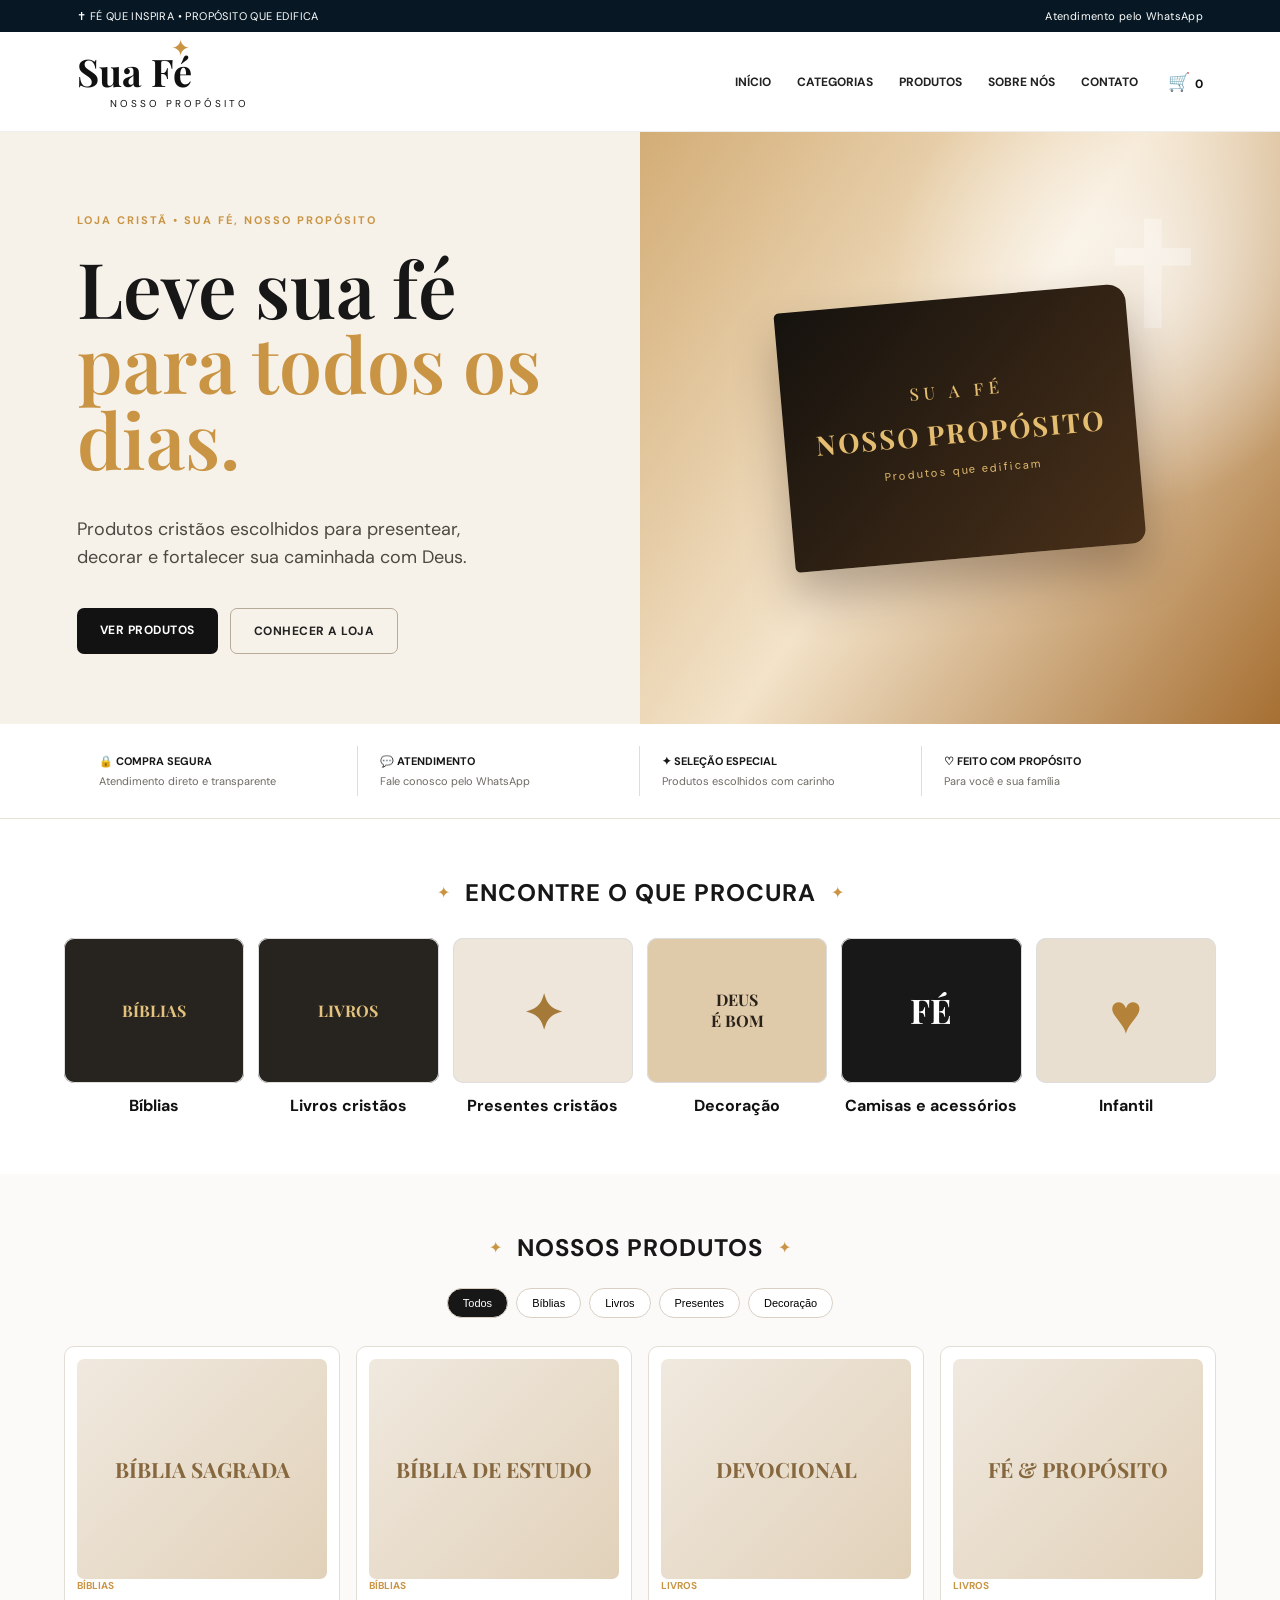
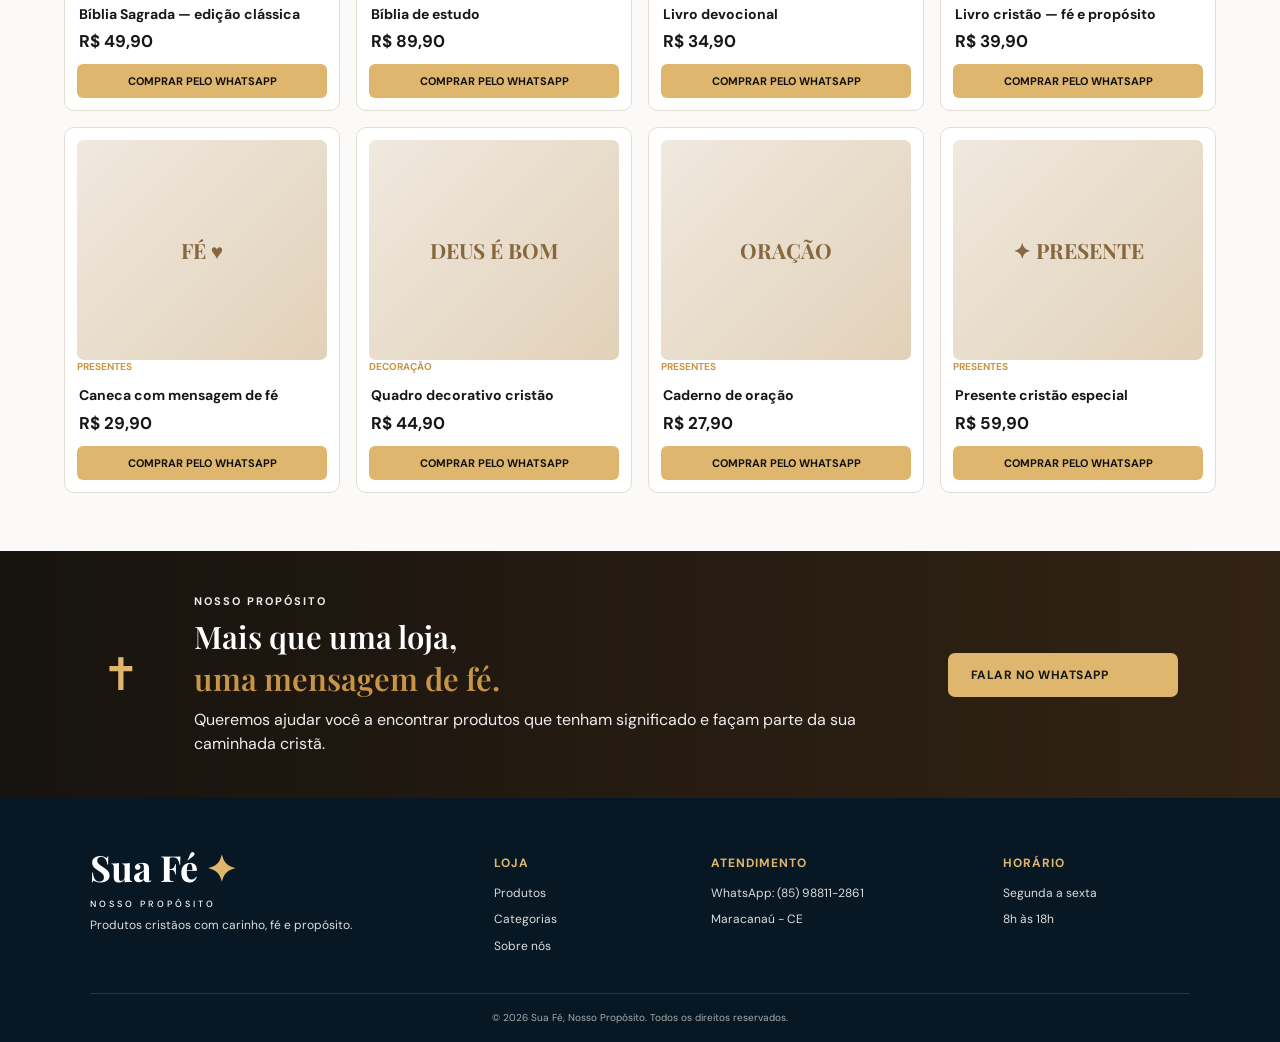
==== index.html @ afeb210d "Add files via upload" ====
<!DOCTYPE html>
<html lang="pt-BR">
<head>
  <meta charset="UTF-8">
  <meta name="viewport" content="width=device-width, initial-scale=1.0">
  <meta name="description" content="Sua Fé, Nosso Propósito — produtos cristãos que inspiram e edificam.">
  <title>Sua Fé, Nosso Propósito | Loja Cristã</title>
  <link rel="stylesheet" href="style.css">
</head>
<body>
  <div class="topbar">
    <span>✝ FÉ QUE INSPIRA • PROPÓSITO QUE EDIFICA</span>
    <span>Atendimento pelo WhatsApp</span>
  </div>

  <header class="header">
    <a class="logo" href="#inicio" aria-label="Sua Fé, Nosso Propósito">
      <span class="cross">✦</span>
      <strong>Sua Fé</strong>
      <small>Nosso Propósito</small>
    </a>

    <button class="menu-btn" id="menuBtn" aria-label="Abrir menu">☰</button>

    <nav id="nav">
      <a href="#inicio">Início</a>
      <a href="#categorias">Categorias</a>
      <a href="#produtos">Produtos</a>
      <a href="#sobre">Sobre nós</a>
      <a href="#contato">Contato</a>
    </nav>

    <a class="cart" href="#produtos" aria-label="Ver produtos">🛒 <span id="cartCount">0</span></a>
  </header>

  <main id="inicio">
    <section class="hero">
      <div class="hero-copy">
        <p class="eyebrow">LOJA CRISTÃ • SUA FÉ, NOSSO PROPÓSITO</p>
        <h1>Leve sua fé<br><em>para todos os dias.</em></h1>
        <p>Produtos cristãos escolhidos para presentear, decorar e fortalecer sua caminhada com Deus.</p>
        <div class="hero-actions">
          <a class="btn dark" href="#produtos">Ver produtos</a>
          <a class="btn outline" href="#categorias">Conhecer a loja</a>
        </div>
      </div>
      <div class="hero-art">
        <div class="cross-large">✝</div>
        <div class="hero-card">
          <span>SU A FÉ</span>
          <strong>NOSSO PROPÓSITO</strong>
          <small>Produtos que edificam</small>
        </div>
      </div>
    </section>

    <section class="benefits">
      <div><b>🔒 COMPRA SEGURA</b><span>Atendimento direto e transparente</span></div>
      <div><b>💬 ATENDIMENTO</b><span>Fale conosco pelo WhatsApp</span></div>
      <div><b>✦ SELEÇÃO ESPECIAL</b><span>Produtos escolhidos com carinho</span></div>
      <div><b>♡ FEITO COM PROPÓSITO</b><span>Para você e sua família</span></div>
    </section>

    <section id="categorias" class="section">
      <div class="section-title">
        <span>✦</span><h2>Encontre o que procura</h2><span>✦</span>
      </div>
      <div class="categories">
        <a href="#produtos" data-category="Bíblias"><div class="cat-img bible">BÍBLIAS</div><b>Bíblias</b></a>
        <a href="#produtos" data-category="Livros"><div class="cat-img books">LIVROS</div><b>Livros cristãos</b></a>
        <a href="#produtos" data-category="Presentes"><div class="cat-img gifts">✦</div><b>Presentes cristãos</b></a>
        <a href="#produtos" data-category="Decoração"><div class="cat-img decor">DEUS<br>É BOM</div><b>Decoração</b></a>
        <a href="#produtos" data-category="Acessórios"><div class="cat-img shirts">FÉ</div><b>Camisas e acessórios</b></a>
        <a href="#produtos" data-category="Infantil"><div class="cat-img kids">♥</div><b>Infantil</b></a>
      </div>
    </section>

    <section id="produtos" class="section products-section">
      <div class="section-title">
        <span>✦</span><h2>Nossos produtos</h2><span>✦</span>
      </div>

      <div class="filters" id="filters">
        <button class="filter active" data-filter="Todos">Todos</button>
        <button class="filter" data-filter="Bíblias">Bíblias</button>
        <button class="filter" data-filter="Livros">Livros</button>
        <button class="filter" data-filter="Presentes">Presentes</button>
        <button class="filter" data-filter="Decoração">Decoração</button>
      </div>

      <div id="productGrid" class="product-grid"></div>
    </section>

    <section id="sobre" class="purpose">
      <div class="purpose-icon">✝</div>
      <div>
        <p class="eyebrow">NOSSO PROPÓSITO</p>
        <h2>Mais que uma loja,<br><em>uma mensagem de fé.</em></h2>
        <p>Queremos ajudar você a encontrar produtos que tenham significado e façam parte da sua caminhada cristã.</p>
      </div>
      <a class="btn gold" id="aboutWhatsapp" href="#" target="_blank">Falar no WhatsApp</a>
    </section>
  </main>

  <footer id="contato">
    <div class="footer-brand">
      <div class="footer-logo">Sua Fé <span>✦</span><small>Nosso Propósito</small></div>
      <p>Produtos cristãos com carinho, fé e propósito.</p>
    </div>
    <div>
      <h3>Loja</h3>
      <a href="#produtos">Produtos</a>
      <a href="#categorias">Categorias</a>
      <a href="#sobre">Sobre nós</a>
    </div>
    <div>
      <h3>Atendimento</h3>
      <p>WhatsApp: (85) 98811-2861</p>
      <p>Maracanaú - CE</p>
    </div>
    <div>
      <h3>Horário</h3>
      <p>Segunda a sexta</p>
      <p>8h às 18h</p>
    </div>
    <div class="copyright">© 2026 Sua Fé, Nosso Propósito. Todos os direitos reservados.</div>
  </footer>

  <script src="script.js"></script>
</body>
</html>
---- style.css ----
@import url('https://fonts.googleapis.com/css2?family=DM+Sans:wght@400;500;700&family=Playfair+Display:wght@500;600;700&display=swap');

:root{
  --navy:#071824;--cream:#f7f2e9;--gold:#c99545;--gold2:#dfb66d;
  --ink:#171717;--muted:#6e6a63;--white:#fff;--line:#e7e0d6
}
*{box-sizing:border-box}
html{scroll-behavior:smooth}
body{margin:0;color:var(--ink);font-family:"DM Sans",Arial,sans-serif;background:#fff}
a{text-decoration:none}
.topbar{background:var(--navy);color:#fff;padding:9px 6%;display:flex;justify-content:space-between;font-size:11px;letter-spacing:.4px}
.header{height:100px;background:#fff;display:flex;align-items:center;padding:0 6%;gap:30px;border-bottom:1px solid #eee;position:sticky;top:0;z-index:20}
.logo{font-family:"Playfair Display",serif;color:#111;position:relative;display:flex;flex-direction:column;line-height:.9;min-width:205px}
.logo strong{font-size:38px}.logo small{font-family:"DM Sans";font-size:10px;letter-spacing:3px;margin-top:9px;text-transform:uppercase;text-align:center}
.cross{position:absolute;color:var(--gold);font-size:23px;top:-18px;left:94px}
nav{display:flex;gap:26px;margin-left:auto}
nav a{color:#222;text-transform:uppercase;font-size:12px;font-weight:700}
nav a:hover{color:var(--gold)}
.cart{color:#111;font-size:18px;white-space:nowrap}.cart span{font-size:12px;font-weight:700}
.menu-btn{display:none;background:none;border:0;font-size:27px}

.hero{min-height:500px;background:var(--cream);display:flex}
.hero-copy{width:50%;padding:70px 6%;display:flex;flex-direction:column;justify-content:center}
.eyebrow{font-size:11px;letter-spacing:2px;color:var(--gold);font-weight:700}
.hero h1{font:600 clamp(48px,6vw,78px)/.98 "Playfair Display";margin:12px 0 22px}
.hero h1 em,.purpose em{color:var(--gold);font-style:normal}
.hero-copy>p:not(.eyebrow){font-size:18px;max-width:440px;line-height:1.55;color:#4d4942}
.hero-actions{display:flex;gap:12px;margin-top:18px}
.btn{border:0;padding:14px 23px;border-radius:7px;text-transform:uppercase;font-size:12px;font-weight:700;letter-spacing:.5px;display:inline-block}
.dark{background:#121212;color:#fff}.gold{background:var(--gold2);color:#171717}.outline{border:1px solid #b7aa98;color:#222;background:transparent}

.hero-art{width:50%;min-height:500px;background:linear-gradient(125deg,#d3ad76,#f3e3c9 48%,#a66f32);display:flex;align-items:center;justify-content:center;position:relative;overflow:hidden}
.hero-art:before{content:"";position:absolute;inset:0;background:radial-gradient(circle at 75% 25%,#fff9 0 8%,transparent 35%)}
.cross-large{position:absolute;font-size:150px;color:#fff5;right:10%;top:8%}
.hero-card{width:55%;height:260px;background:linear-gradient(135deg,#15120e,#493019);border-radius:5px 18px 14px 5px;box-shadow:0 25px 45px #3a251755;transform:rotate(-5deg);color:#e4bd70;display:flex;flex-direction:column;align-items:center;justify-content:center;text-align:center;padding:25px}
.hero-card span{font:500 17px "Playfair Display";letter-spacing:5px}.hero-card strong{font:700 27px "Playfair Display";letter-spacing:2px;margin:13px 0}.hero-card small{font-size:11px;letter-spacing:2px}

.benefits{display:grid;grid-template-columns:repeat(4,1fr);padding:22px 6%;border-bottom:1px solid var(--line)}
.benefits div{padding:8px 22px;border-right:1px solid #ddd;display:flex;flex-direction:column;gap:6px}.benefits div:last-child{border:0}
.benefits b{font-size:11px}.benefits span{font-size:11px;color:var(--muted)}

.section{padding:58px 5%;text-align:center}.section-title{display:flex;align-items:center;justify-content:center;gap:15px;margin-bottom:30px}.section-title h2{text-transform:uppercase;font-size:24px;letter-spacing:1px;margin:0}.section-title span{color:var(--gold)}
.categories{display:grid;grid-template-columns:repeat(6,1fr);gap:14px;max-width:1200px;margin:auto}.categories a{color:#111}
.cat-img{height:145px;border-radius:10px;margin-bottom:12px;display:flex;align-items:center;justify-content:center;box-shadow:inset 0 0 0 1px #ddd;font-family:"Playfair Display";font-weight:700}
.bible,.books{background:#27231e;color:#e3c27e}.gifts{background:#eee6da;color:#a57938;font-size:48px}.decor{background:#dfcaa9;color:#29221a;text-align:center}.shirts{background:#181818;color:#fff;font-size:34px}.kids{background:#e8dfd1;color:#b48238;font-size:55px}
.products-section{background:#fbfaf8}
.filters{display:flex;justify-content:center;flex-wrap:wrap;gap:8px;margin:-5px auto 28px}.filter{border:1px solid #d9d0c3;background:#fff;border-radius:30px;padding:8px 15px;font-size:11px;cursor:pointer}.filter.active,.filter:hover{background:#171717;color:#fff}
.product-grid{display:grid;grid-template-columns:repeat(4,1fr);gap:16px;max-width:1200px;margin:auto;text-align:left}
.product-card{background:#fff;border:1px solid #e3ded5;border-radius:10px;padding:12px;overflow:hidden}
.product-image{height:220px;background:linear-gradient(135deg,#f0e9df,#e1d1b9);border-radius:7px;display:flex;align-items:center;justify-content:center;text-align:center;color:#87683e;font:700 21px "Playfair Display";padding:15px}
.product-card h3{font-size:14px;line-height:1.35;margin:13px 2px 5px}.category{font-size:10px;color:var(--gold);font-weight:700;text-transform:uppercase}.price{font-size:17px;font-weight:700;margin:7px 2px 12px}.buy{display:block;text-align:center;background:var(--gold2);color:#111;border-radius:6px;padding:10px;font-size:11px;font-weight:700}

.purpose{background:linear-gradient(90deg,#17130e,#322314);color:#fff;padding:42px 8%;display:grid;grid-template-columns:70px 1fr 230px;gap:22px;align-items:center}.purpose-icon{font-size:45px;color:var(--gold2)}.purpose h2{font:600 31px "Playfair Display";margin:5px 0 9px}.purpose p{line-height:1.5;color:#eee;margin:0}.purpose .eyebrow{margin:0}
footer{background:var(--navy);color:#fff;padding:45px 7% 18px;display:grid;grid-template-columns:2fr 1fr 1.4fr 1fr;gap:30px}
footer h3{font-size:12px;text-transform:uppercase;letter-spacing:1px;color:var(--gold2)}footer a,footer p{display:block;color:#ddd;font-size:12px;line-height:1.8;margin:5px 0}
.footer-logo{font:700 36px "Playfair Display"}.footer-logo span{color:var(--gold2)}.footer-logo small{display:block;font:500 9px "DM Sans";letter-spacing:3px;text-transform:uppercase;margin-top:7px}
.copyright{grid-column:1/-1;border-top:1px solid #ffffff22;text-align:center;padding-top:17px;color:#aaa;font-size:10px}

@media(max-width:900px){
 .header{height:82px;padding:0 5%;justify-content:space-between}.logo{min-width:160px}.logo strong{font-size:30px}.logo small{font-size:8px;letter-spacing:2px}.cross{left:73px;top:-14px;font-size:19px}
 nav{display:none}.menu-btn{display:block;order:3}.cart{order:2}.hero{flex-direction:column}.hero-copy,.hero-art{width:100%}.hero-copy{padding:55px 8%}.hero-art{min-height:340px}.benefits{grid-template-columns:repeat(2,1fr)}.benefits div{border-bottom:1px solid #ddd}.categories{grid-template-columns:repeat(3,1fr)}.product-grid{grid-template-columns:repeat(2,1fr)}.purpose{grid-template-columns:50px 1fr}.purpose .btn{grid-column:1/-1}
 footer{grid-template-columns:1fr 1fr}.footer-brand{grid-column:1/-1}
}
@media(max-width:520px){
 .topbar span:last-child{display:none}.topbar{justify-content:center}.hero h1{font-size:49px}.hero-actions{flex-direction:column;width:100%}.hero-actions .btn{text-align:center}.hero-card{width:72%;height:220px}.categories{grid-template-columns:repeat(2,1fr)}.cat-img{height:120px}.product-grid{gap:9px}.product-image{height:165px}.product-card{padding:8px}.product-card h3{font-size:12px}.price{font-size:14px}.section{padding:42px 4%}.benefits{padding:14px 3%}.benefits div{padding:10px}.purpose{grid-template-columns:1fr;text-align:center}.purpose-icon{font-size:38px}footer{grid-template-columns:1fr}.footer-brand{grid-column:auto}
}
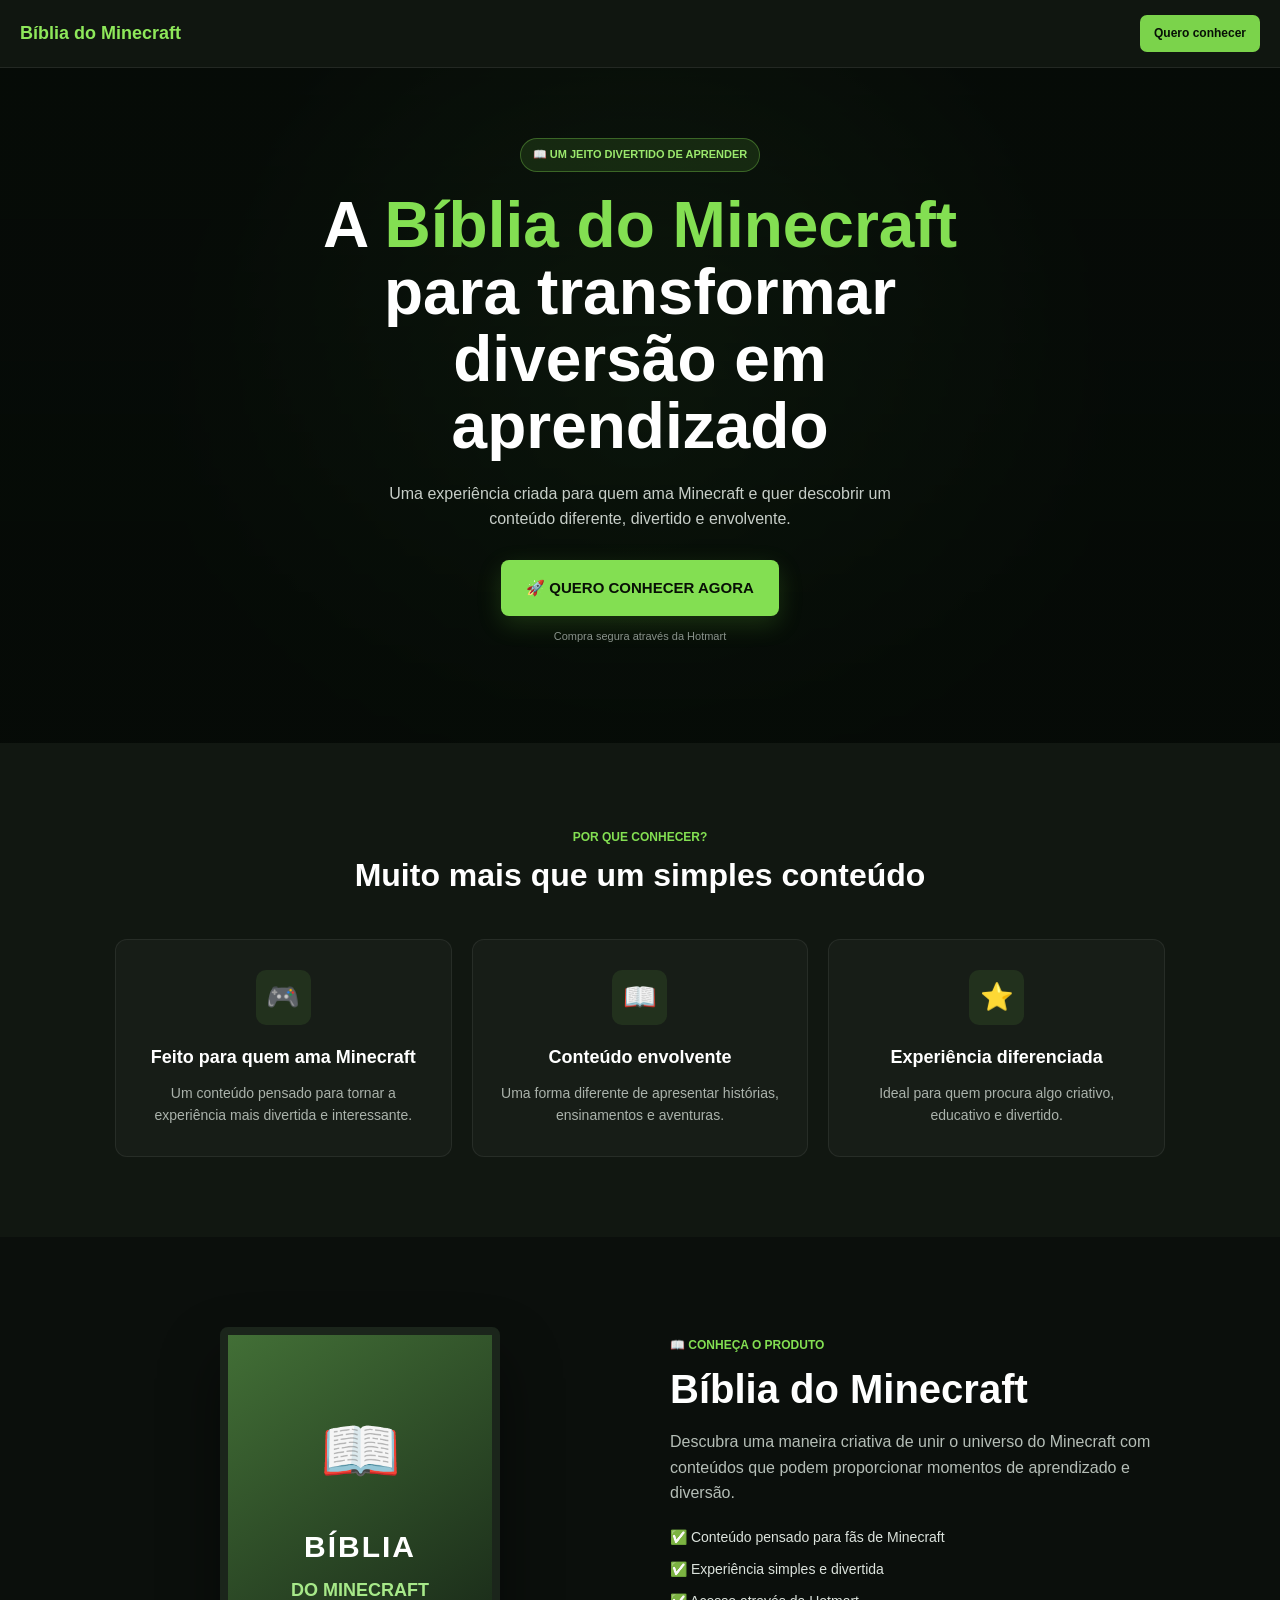
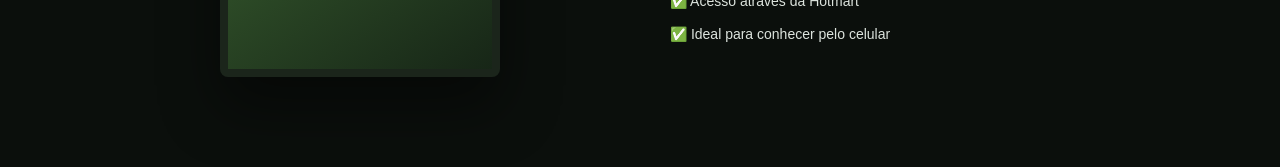
==== commit 164948b7: "Rename index-5.html to index.html" ====
--- a/index.html
+++ b/index.html
@@ -3,129 +3,213 @@
 <head>
   <meta charset="UTF-8">
   <meta name="viewport" content="width=device-width, initial-scale=1.0">
-  <meta name="description" content="Sua Fé, Nosso Propósito — produtos cristãos que inspiram e edificam.">
-  <title>Sua Fé, Nosso Propósito | Loja Cristã</title>
+
+  <title>Bíblia do Minecraft | Aprenda e Divirta-se</title>
+
+  <meta
+    name="description"
+    content="Conheça a Bíblia do Minecraft e transforme a experiência de jogar em uma aventura de aprendizado."
+  >
+
   <link rel="stylesheet" href="style.css">
 </head>
+
 <body>
-  <div class="topbar">
-    <span>✝ FÉ QUE INSPIRA • PROPÓSITO QUE EDIFICA</span>
-    <span>Atendimento pelo WhatsApp</span>
-  </div>
+
+  <!-- =========================
+       CABEÇALHO
+  ========================== -->
 
   <header class="header">
-    <a class="logo" href="#inicio" aria-label="Sua Fé, Nosso Propósito">
-      <span class="cross">✦</span>
-      <strong>Sua Fé</strong>
-      <small>Nosso Propósito</small>
+
+    <div class="logo">
+      Bíblia do Minecraft
+    </div>
+
+    <a href="#produto" class="header-button">
+      Quero conhecer
     </a>
 
-    <button class="menu-btn" id="menuBtn" aria-label="Abrir menu">☰</button>
-
-    <nav id="nav">
-      <a href="#inicio">Início</a>
-      <a href="#categorias">Categorias</a>
-      <a href="#produtos">Produtos</a>
-      <a href="#sobre">Sobre nós</a>
-      <a href="#contato">Contato</a>
-    </nav>
-
-    <a class="cart" href="#produtos" aria-label="Ver produtos">🛒 <span id="cartCount">0</span></a>
   </header>
 
-  <main id="inicio">
+
+  <!-- =========================
+       HERO
+  ========================== -->
+
+  <main>
+
     <section class="hero">
-      <div class="hero-copy">
-        <p class="eyebrow">LOJA CRISTÃ • SUA FÉ, NOSSO PROPÓSITO</p>
-        <h1>Leve sua fé<br><em>para todos os dias.</em></h1>
-        <p>Produtos cristãos escolhidos para presentear, decorar e fortalecer sua caminhada com Deus.</p>
-        <div class="hero-actions">
-          <a class="btn dark" href="#produtos">Ver produtos</a>
-          <a class="btn outline" href="#categorias">Conhecer a loja</a>
-        </div>
-      </div>
-      <div class="hero-art">
-        <div class="cross-large">✝</div>
-        <div class="hero-card">
-          <span>SU A FÉ</span>
-          <strong>NOSSO PROPÓSITO</strong>
-          <small>Produtos que edificam</small>
-        </div>
-      </div>
+
+      <div class="hero-content">
+
+        <span class="badge">
+          📖 UM JEITO DIVERTIDO DE APRENDER
+        </span>
+
+        <h1>
+          A <span>Bíblia do Minecraft</span>
+          para transformar diversão em aprendizado
+        </h1>
+
+        <p>
+          Uma experiência criada para quem ama Minecraft
+          e quer descobrir um conteúdo diferente, divertido
+          e envolvente.
+        </p>
+
+        <a
+          href="https://go.hotmart.com/D107093049S"
+          class="main-button"
+          target="_blank"
+          rel="noopener noreferrer"
+        >
+          🚀 QUERO CONHECER AGORA
+        </a>
+
+        <p class="small-text">
+          Compra segura através da Hotmart
+        </p>
+
+      </div>
+
     </section>
 
+
+    <!-- =========================
+         BENEFÍCIOS
+    ========================== -->
+
     <section class="benefits">
-      <div><b>🔒 COMPRA SEGURA</b><span>Atendimento direto e transparente</span></div>
-      <div><b>💬 ATENDIMENTO</b><span>Fale conosco pelo WhatsApp</span></div>
-      <div><b>✦ SELEÇÃO ESPECIAL</b><span>Produtos escolhidos com carinho</span></div>
-      <div><b>♡ FEITO COM PROPÓSITO</b><span>Para você e sua família</span></div>
+
+      <div class="section-title">
+
+        <span>POR QUE CONHECER?</span>
+
+        <h2>
+          Muito mais que um simples conteúdo
+        </h2>
+
+      </div>
+
+
+      <div class="benefits-grid">
+
+        <div class="benefit-card">
+
+          <div class="icon">
+            🎮
+          </div>
+
+          <h3>
+            Feito para quem ama Minecraft
+          </h3>
+
+          <p>
+            Um conteúdo pensado para tornar a experiência
+            mais divertida e interessante.
+          </p>
+
+        </div>
+
+
+        <div class="benefit-card">
+
+          <div class="icon">
+            📖
+          </div>
+
+          <h3>
+            Conteúdo envolvente
+          </h3>
+
+          <p>
+            Uma forma diferente de apresentar histórias,
+            ensinamentos e aventuras.
+          </p>
+
+        </div>
+
+
+        <div class="benefit-card">
+
+          <div class="icon">
+            ⭐
+          </div>
+
+          <h3>
+            Experiência diferenciada
+          </h3>
+
+          <p>
+            Ideal para quem procura algo criativo,
+            educativo e divertido.
+          </p>
+
+        </div>
+
+      </div>
+
     </section>
 
-    <section id="categorias" class="section">
-      <div class="section-title">
-        <span>✦</span><h2>Encontre o que procura</h2><span>✦</span>
-      </div>
-      <div class="categories">
-        <a href="#produtos" data-category="Bíblias"><div class="cat-img bible">BÍBLIAS</div><b>Bíblias</b></a>
-        <a href="#produtos" data-category="Livros"><div class="cat-img books">LIVROS</div><b>Livros cristãos</b></a>
-        <a href="#produtos" data-category="Presentes"><div class="cat-img gifts">✦</div><b>Presentes cristãos</b></a>
-        <a href="#produtos" data-category="Decoração"><div class="cat-img decor">DEUS<br>É BOM</div><b>Decoração</b></a>
-        <a href="#produtos" data-category="Acessórios"><div class="cat-img shirts">FÉ</div><b>Camisas e acessórios</b></a>
-        <a href="#produtos" data-category="Infantil"><div class="cat-img kids">♥</div><b>Infantil</b></a>
-      </div>
-    </section>
-
-    <section id="produtos" class="section products-section">
-      <div class="section-title">
-        <span>✦</span><h2>Nossos produtos</h2><span>✦</span>
-      </div>
-
-      <div class="filters" id="filters">
-        <button class="filter active" data-filter="Todos">Todos</button>
-        <button class="filter" data-filter="Bíblias">Bíblias</button>
-        <button class="filter" data-filter="Livros">Livros</button>
-        <button class="filter" data-filter="Presentes">Presentes</button>
-        <button class="filter" data-filter="Decoração">Decoração</button>
-      </div>
-
-      <div id="productGrid" class="product-grid"></div>
-    </section>
-
-    <section id="sobre" class="purpose">
-      <div class="purpose-icon">✝</div>
-      <div>
-        <p class="eyebrow">NOSSO PROPÓSITO</p>
-        <h2>Mais que uma loja,<br><em>uma mensagem de fé.</em></h2>
-        <p>Queremos ajudar você a encontrar produtos que tenham significado e façam parte da sua caminhada cristã.</p>
-      </div>
-      <a class="btn gold" id="aboutWhatsapp" href="#" target="_blank">Falar no WhatsApp</a>
-    </section>
-  </main>
-
-  <footer id="contato">
-    <div class="footer-brand">
-      <div class="footer-logo">Sua Fé <span>✦</span><small>Nosso Propósito</small></div>
-      <p>Produtos cristãos com carinho, fé e propósito.</p>
-    </div>
-    <div>
-      <h3>Loja</h3>
-      <a href="#produtos">Produtos</a>
-      <a href="#categorias">Categorias</a>
-      <a href="#sobre">Sobre nós</a>
-    </div>
-    <div>
-      <h3>Atendimento</h3>
-      <p>WhatsApp: (85) 98811-2861</p>
-      <p>Maracanaú - CE</p>
-    </div>
-    <div>
-      <h3>Horário</h3>
-      <p>Segunda a sexta</p>
-      <p>8h às 18h</p>
-    </div>
-    <div class="copyright">© 2026 Sua Fé, Nosso Propósito. Todos os direitos reservados.</div>
-  </footer>
-
-  <script src="script.js"></script>
-</body>
-</html>
+
+    <!-- =========================
+         PRODUTO
+    ========================== -->
+
+    <section class="product" id="produto">
+
+      <div class="product-image">
+
+        <div class="minecraft-book">
+
+          <div class="book-icon">
+            📖
+          </div>
+
+          <strong>
+            BÍBLIA
+          </strong>
+
+          <span>
+            DO MINECRAFT
+          </span>
+
+        </div>
+
+      </div>
+
+
+      <div class="product-content">
+
+        <span class="product-label">
+          📖 CONHEÇA O PRODUTO
+        </span>
+
+        <h2>
+          Bíblia do Minecraft
+        </h2>
+
+        <p>
+          Descubra uma maneira criativa de unir o universo
+          do Minecraft com conteúdos que podem proporcionar
+          momentos de aprendizado e diversão.
+        </p>
+
+        <ul>
+
+          <li>
+            ✅ Conteúdo pensado para fãs de Minecraft
+          </li>
+
+          <li>
+            ✅ Experiência simples e divertida
+          </li>
+
+          <li>
+            ✅ Acesso através da Hotmart
+          </li>
+
+          <li>
+            ✅ Ideal para conhecer pelo celular
+          </
--- a/style.css
+++ b/style.css
@@ -1,66 +1,636 @@
-@import url('https://fonts.googleapis.com/css2?family=DM+Sans:wght@400;500;700&family=Playfair+Display:wght@500;600;700&display=swap');
-
-:root{
-  --navy:#071824;--cream:#f7f2e9;--gold:#c99545;--gold2:#dfb66d;
-  --ink:#171717;--muted:#6e6a63;--white:#fff;--line:#e7e0d6
-}
-*{box-sizing:border-box}
-html{scroll-behavior:smooth}
-body{margin:0;color:var(--ink);font-family:"DM Sans",Arial,sans-serif;background:#fff}
-a{text-decoration:none}
-.topbar{background:var(--navy);color:#fff;padding:9px 6%;display:flex;justify-content:space-between;font-size:11px;letter-spacing:.4px}
-.header{height:100px;background:#fff;display:flex;align-items:center;padding:0 6%;gap:30px;border-bottom:1px solid #eee;position:sticky;top:0;z-index:20}
-.logo{font-family:"Playfair Display",serif;color:#111;position:relative;display:flex;flex-direction:column;line-height:.9;min-width:205px}
-.logo strong{font-size:38px}.logo small{font-family:"DM Sans";font-size:10px;letter-spacing:3px;margin-top:9px;text-transform:uppercase;text-align:center}
-.cross{position:absolute;color:var(--gold);font-size:23px;top:-18px;left:94px}
-nav{display:flex;gap:26px;margin-left:auto}
-nav a{color:#222;text-transform:uppercase;font-size:12px;font-weight:700}
-nav a:hover{color:var(--gold)}
-.cart{color:#111;font-size:18px;white-space:nowrap}.cart span{font-size:12px;font-weight:700}
-.menu-btn{display:none;background:none;border:0;font-size:27px}
-
-.hero{min-height:500px;background:var(--cream);display:flex}
-.hero-copy{width:50%;padding:70px 6%;display:flex;flex-direction:column;justify-content:center}
-.eyebrow{font-size:11px;letter-spacing:2px;color:var(--gold);font-weight:700}
-.hero h1{font:600 clamp(48px,6vw,78px)/.98 "Playfair Display";margin:12px 0 22px}
-.hero h1 em,.purpose em{color:var(--gold);font-style:normal}
-.hero-copy>p:not(.eyebrow){font-size:18px;max-width:440px;line-height:1.55;color:#4d4942}
-.hero-actions{display:flex;gap:12px;margin-top:18px}
-.btn{border:0;padding:14px 23px;border-radius:7px;text-transform:uppercase;font-size:12px;font-weight:700;letter-spacing:.5px;display:inline-block}
-.dark{background:#121212;color:#fff}.gold{background:var(--gold2);color:#171717}.outline{border:1px solid #b7aa98;color:#222;background:transparent}
-
-.hero-art{width:50%;min-height:500px;background:linear-gradient(125deg,#d3ad76,#f3e3c9 48%,#a66f32);display:flex;align-items:center;justify-content:center;position:relative;overflow:hidden}
-.hero-art:before{content:"";position:absolute;inset:0;background:radial-gradient(circle at 75% 25%,#fff9 0 8%,transparent 35%)}
-.cross-large{position:absolute;font-size:150px;color:#fff5;right:10%;top:8%}
-.hero-card{width:55%;height:260px;background:linear-gradient(135deg,#15120e,#493019);border-radius:5px 18px 14px 5px;box-shadow:0 25px 45px #3a251755;transform:rotate(-5deg);color:#e4bd70;display:flex;flex-direction:column;align-items:center;justify-content:center;text-align:center;padding:25px}
-.hero-card span{font:500 17px "Playfair Display";letter-spacing:5px}.hero-card strong{font:700 27px "Playfair Display";letter-spacing:2px;margin:13px 0}.hero-card small{font-size:11px;letter-spacing:2px}
-
-.benefits{display:grid;grid-template-columns:repeat(4,1fr);padding:22px 6%;border-bottom:1px solid var(--line)}
-.benefits div{padding:8px 22px;border-right:1px solid #ddd;display:flex;flex-direction:column;gap:6px}.benefits div:last-child{border:0}
-.benefits b{font-size:11px}.benefits span{font-size:11px;color:var(--muted)}
-
-.section{padding:58px 5%;text-align:center}.section-title{display:flex;align-items:center;justify-content:center;gap:15px;margin-bottom:30px}.section-title h2{text-transform:uppercase;font-size:24px;letter-spacing:1px;margin:0}.section-title span{color:var(--gold)}
-.categories{display:grid;grid-template-columns:repeat(6,1fr);gap:14px;max-width:1200px;margin:auto}.categories a{color:#111}
-.cat-img{height:145px;border-radius:10px;margin-bottom:12px;display:flex;align-items:center;justify-content:center;box-shadow:inset 0 0 0 1px #ddd;font-family:"Playfair Display";font-weight:700}
-.bible,.books{background:#27231e;color:#e3c27e}.gifts{background:#eee6da;color:#a57938;font-size:48px}.decor{background:#dfcaa9;color:#29221a;text-align:center}.shirts{background:#181818;color:#fff;font-size:34px}.kids{background:#e8dfd1;color:#b48238;font-size:55px}
-.products-section{background:#fbfaf8}
-.filters{display:flex;justify-content:center;flex-wrap:wrap;gap:8px;margin:-5px auto 28px}.filter{border:1px solid #d9d0c3;background:#fff;border-radius:30px;padding:8px 15px;font-size:11px;cursor:pointer}.filter.active,.filter:hover{background:#171717;color:#fff}
-.product-grid{display:grid;grid-template-columns:repeat(4,1fr);gap:16px;max-width:1200px;margin:auto;text-align:left}
-.product-card{background:#fff;border:1px solid #e3ded5;border-radius:10px;padding:12px;overflow:hidden}
-.product-image{height:220px;background:linear-gradient(135deg,#f0e9df,#e1d1b9);border-radius:7px;display:flex;align-items:center;justify-content:center;text-align:center;color:#87683e;font:700 21px "Playfair Display";padding:15px}
-.product-card h3{font-size:14px;line-height:1.35;margin:13px 2px 5px}.category{font-size:10px;color:var(--gold);font-weight:700;text-transform:uppercase}.price{font-size:17px;font-weight:700;margin:7px 2px 12px}.buy{display:block;text-align:center;background:var(--gold2);color:#111;border-radius:6px;padding:10px;font-size:11px;font-weight:700}
-
-.purpose{background:linear-gradient(90deg,#17130e,#322314);color:#fff;padding:42px 8%;display:grid;grid-template-columns:70px 1fr 230px;gap:22px;align-items:center}.purpose-icon{font-size:45px;color:var(--gold2)}.purpose h2{font:600 31px "Playfair Display";margin:5px 0 9px}.purpose p{line-height:1.5;color:#eee;margin:0}.purpose .eyebrow{margin:0}
-footer{background:var(--navy);color:#fff;padding:45px 7% 18px;display:grid;grid-template-columns:2fr 1fr 1.4fr 1fr;gap:30px}
-footer h3{font-size:12px;text-transform:uppercase;letter-spacing:1px;color:var(--gold2)}footer a,footer p{display:block;color:#ddd;font-size:12px;line-height:1.8;margin:5px 0}
-.footer-logo{font:700 36px "Playfair Display"}.footer-logo span{color:var(--gold2)}.footer-logo small{display:block;font:500 9px "DM Sans";letter-spacing:3px;text-transform:uppercase;margin-top:7px}
-.copyright{grid-column:1/-1;border-top:1px solid #ffffff22;text-align:center;padding-top:17px;color:#aaa;font-size:10px}
-
-@media(max-width:900px){
- .header{height:82px;padding:0 5%;justify-content:space-between}.logo{min-width:160px}.logo strong{font-size:30px}.logo small{font-size:8px;letter-spacing:2px}.cross{left:73px;top:-14px;font-size:19px}
- nav{display:none}.menu-btn{display:block;order:3}.cart{order:2}.hero{flex-direction:column}.hero-copy,.hero-art{width:100%}.hero-copy{padding:55px 8%}.hero-art{min-height:340px}.benefits{grid-template-columns:repeat(2,1fr)}.benefits div{border-bottom:1px solid #ddd}.categories{grid-template-columns:repeat(3,1fr)}.product-grid{grid-template-columns:repeat(2,1fr)}.purpose{grid-template-columns:50px 1fr}.purpose .btn{grid-column:1/-1}
- footer{grid-template-columns:1fr 1fr}.footer-brand{grid-column:1/-1}
-}
-@media(max-width:520px){
- .topbar span:last-child{display:none}.topbar{justify-content:center}.hero h1{font-size:49px}.hero-actions{flex-direction:column;width:100%}.hero-actions .btn{text-align:center}.hero-card{width:72%;height:220px}.categories{grid-template-columns:repeat(2,1fr)}.cat-img{height:120px}.product-grid{gap:9px}.product-image{height:165px}.product-card{padding:8px}.product-card h3{font-size:12px}.price{font-size:14px}.section{padding:42px 4%}.benefits{padding:14px 3%}.benefits div{padding:10px}.purpose{grid-template-columns:1fr;text-align:center}.purpose-icon{font-size:38px}footer{grid-template-columns:1fr}.footer-brand{grid-column:auto}
-}
+/* =========================
+   CONFIGURAÇÕES GERAIS
+========================= */
+
+* {
+  margin: 0;
+  padding: 0;
+  box-sizing: border-box;
+}
+
+html {
+  scroll-behavior: smooth;
+}
+
+body {
+  font-family: Arial, Helvetica, sans-serif;
+  background: #0b0f0c;
+  color: #ffffff;
+  line-height: 1.6;
+}
+
+a {
+  text-decoration: none;
+}
+
+img {
+  max-width: 100%;
+  display: block;
+}
+
+
+/* =========================
+   CABEÇALHO
+========================= */
+
+.header {
+  width: 100%;
+  padding: 15px 20px;
+
+  display: flex;
+  align-items: center;
+  justify-content: space-between;
+
+  background: #101610;
+
+  position: sticky;
+  top: 0;
+  z-index: 1000;
+
+  border-bottom: 1px solid rgba(255,255,255,0.08);
+}
+
+.logo {
+  font-size: 18px;
+  font-weight: 800;
+  color: #8ee85a;
+}
+
+.header-button {
+  background: #7bd34b;
+  color: #071006;
+
+  padding: 9px 14px;
+
+  border-radius: 7px;
+
+  font-size: 12px;
+  font-weight: 800;
+}
+
+
+/* =========================
+   HERO
+========================= */
+
+.hero {
+  min-height: 650px;
+
+  display: flex;
+  align-items: center;
+  justify-content: center;
+
+  padding: 70px 20px;
+
+  text-align: center;
+
+  background:
+    linear-gradient(
+      rgba(5,10,6,0.80),
+      rgba(5,10,6,0.95)
+    ),
+    radial-gradient(
+      circle at center,
+      #315e2c 0%,
+      #0b0f0c 65%
+    );
+}
+
+.hero-content {
+  max-width: 650px;
+}
+
+.badge {
+  display: inline-block;
+
+  padding: 7px 12px;
+
+  margin-bottom: 20px;
+
+  background: rgba(126, 216, 77, 0.12);
+
+  border: 1px solid rgba(126,216,77,0.35);
+
+  color: #9be86d;
+
+  border-radius: 30px;
+
+  font-size: 11px;
+  font-weight: 800;
+}
+
+.hero h1 {
+  font-size: clamp(34px, 9vw, 64px);
+
+  line-height: 1.05;
+
+  margin-bottom: 20px;
+
+  font-weight: 900;
+}
+
+.hero h1 span {
+  color: #83df52;
+}
+
+.hero p {
+  max-width: 550px;
+
+  margin: 0 auto 28px;
+
+  color: #c7cec8;
+
+  font-size: 16px;
+}
+
+
+/* =========================
+   BOTÕES
+========================= */
+
+.main-button {
+  display: inline-block;
+
+  padding: 16px 25px;
+
+  background: #83df52;
+
+  color: #081006;
+
+  border-radius: 8px;
+
+  font-weight: 900;
+
+  font-size: 15px;
+
+  box-shadow:
+    0 8px 25px rgba(105, 200, 55, 0.20);
+
+  transition:
+    transform 0.2s,
+    background 0.2s;
+}
+
+.main-button:hover {
+  transform: translateY(-2px);
+
+  background: #9bea6b;
+}
+
+.small-text {
+  font-size: 11px !important;
+
+  color: #89928b !important;
+
+  margin-top: 12px !important;
+}
+
+
+/* =========================
+   TÍTULOS
+========================= */
+
+.section-title {
+  text-align: center;
+
+  max-width: 650px;
+
+  margin: 0 auto 45px;
+}
+
+.section-title span {
+  color: #83df52;
+
+  font-size: 12px;
+
+  font-weight: 900;
+}
+
+.section-title h2 {
+  margin-top: 8px;
+
+  font-size: 32px;
+
+  line-height: 1.15;
+}
+
+
+/* =========================
+   BENEFÍCIOS
+========================= */
+
+.benefits {
+  padding: 80px 20px;
+
+  background: #111711;
+}
+
+.benefits-grid {
+  max-width: 1050px;
+
+  margin: auto;
+
+  display: grid;
+
+  grid-template-columns:
+    repeat(3, 1fr);
+
+  gap: 20px;
+}
+
+.benefit-card {
+  padding: 30px 22px;
+
+  background: #171d17;
+
+  border: 1px solid rgba(255,255,255,0.07);
+
+  border-radius: 12px;
+
+  text-align: center;
+}
+
+.icon {
+  width: 55px;
+  height: 55px;
+
+  margin: 0 auto 18px;
+
+  display: flex;
+
+  align-items: center;
+  justify-content: center;
+
+  border-radius: 10px;
+
+  background: rgba(131,223,82,0.10);
+
+  font-size: 27px;
+}
+
+.benefit-card h3 {
+  font-size: 18px;
+
+  margin-bottom: 10px;
+}
+
+.benefit-card p {
+  color: #aab2ab;
+
+  font-size: 14px;
+}
+
+
+/* =========================
+   PRODUTO
+========================= */
+
+.product {
+  max-width: 1100px;
+
+  margin: auto;
+
+  padding: 90px 20px;
+
+  display: grid;
+
+  grid-template-columns:
+    1fr 1fr;
+
+  gap: 60px;
+
+  align-items: center;
+}
+
+.product-image {
+  display: flex;
+
+  justify-content: center;
+}
+
+.minecraft-book {
+  width: 280px;
+  height: 350px;
+
+  border-radius: 8px;
+
+  background:
+    linear-gradient(
+      145deg,
+      #426f36,
+      #172617
+    );
+
+  border: 8px solid #1b251b;
+
+  box-shadow:
+    0 30px 60px rgba(0,0,0,0.45);
+
+  display: flex;
+
+  flex-direction: column;
+
+  justify-content: center;
+
+  align-items: center;
+
+  text-align: center;
+}
+
+.book-icon {
+  font-size: 65px;
+
+  margin-bottom: 20px;
+}
+
+.minecraft-book strong {
+  font-size: 30px;
+
+  letter-spacing: 2px;
+}
+
+.minecraft-book span {
+  color: #a7e989;
+
+  font-size: 18px;
+
+  font-weight: 900;
+
+  margin-top: 5px;
+}
+
+.product-label {
+  color: #83df52;
+
+  font-size: 12px;
+
+  font-weight: 900;
+}
+
+.product-content h2 {
+  font-size: 40px;
+
+  line-height: 1.1;
+
+  margin: 10px 0 18px;
+}
+
+.product-content > p {
+  color: #b5beb7;
+
+  margin-bottom: 20px;
+}
+
+.product-content ul {
+  list-style: none;
+
+  margin-bottom: 28px;
+}
+
+.product-content li {
+  margin-bottom: 10px;
+
+  color: #dce3dd;
+
+  font-size: 14px;
+}
+
+.product-button {
+  width: 100%;
+
+  text-align: center;
+}
+
+.secure {
+  font-size: 11px !important;
+
+  color: #7f8981 !important;
+
+  margin-top: 12px !important;
+
+  text-align: center;
+}
+
+
+/* =========================
+   CTA
+========================= */
+
+.cta {
+  padding: 90px 20px;
+
+  text-align: center;
+
+  background:
+    radial-gradient(
+      circle at center,
+      #254823,
+      #0b0f0c 70%
+    );
+}
+
+.cta > div {
+  max-width: 650px;
+
+  margin: auto;
+}
+
+.cta span {
+  color: #83df52;
+
+  font-size: 12px;
+
+  font-weight: 900;
+}
+
+.cta h2 {
+  font-size: 36px;
+
+  line-height: 1.1;
+
+  margin: 10px 0 15px;
+}
+
+.cta p {
+  color: #aeb7b0;
+
+  margin-bottom: 25px;
+}
+
+
+/* =========================
+   RODAPÉ
+========================= */
+
+.footer {
+  padding: 45px 20px 25px;
+
+  background: #070a07;
+
+  text-align: center;
+
+  border-top: 1px solid rgba(255,255,255,0.06);
+}
+
+.footer h3 {
+  color: #83df52;
+
+  margin-bottom: 8px;
+}
+
+.footer p {
+  color: #9ca49e;
+
+  font-size: 13px;
+
+  margin-bottom: 15px;
+}
+
+.whatsapp-button {
+  display: inline-block;
+
+  padding: 12px 20px;
+
+  background: #25d366;
+
+  color: #ffffff;
+
+  border-radius: 8px;
+
+  font-weight: 800;
+
+  font-size: 14px;
+}
+
+.footer-note {
+  margin-top: 10px;
+
+  font-size: 11px !important;
+
+  color: #687069 !important;
+}
+
+.copyright {
+  margin-top: 30px;
+
+  padding-top: 20px;
+
+  border-top: 1px solid rgba(255,255,255,0.05);
+
+  color: #5e665f;
+
+  font-size: 10px;
+}
+
+
+/* =========================
+   CELULAR
+========================= */
+
+@media (max-width: 750px) {
+
+  .header {
+    padding: 13px 15px;
+  }
+
+  .logo {
+    font-size: 15px;
+  }
+
+  .header-button {
+    font-size: 10px;
+
+    padding: 8px 10px;
+  }
+
+
+  .hero {
+    min-height: 620px;
+
+    padding:
+      70px 18px;
+  }
+
+  .hero h1 {
+    font-size: 38px;
+  }
+
+  .hero p {
+    font-size: 14px;
+  }
+
+  .main-button {
+    width: 100%;
+
+    font-size: 14px;
+
+    padding: 15px 18px;
+  }
+
+
+  .benefits {
+    padding: 65px 18px;
+  }
+
+  .section-title h2 {
+    font-size: 28px;
+  }
+
+  .benefits-grid {
+    grid-template-columns: 1fr;
+
+    gap: 14px;
+  }
+
+
+  .product {
+    padding: 70px 18px;
+
+    grid-template-columns: 1fr;
+
+    gap: 45px;
+  }
+
+  .minecraft-book {
+    width: 235px;
+
+    height: 300px;
+  }
+
+  .product-content h2 {
+    font-size: 34px;
+  }
+
+
+  .cta {
+    padding: 70px 18px;
+  }
+
+  .cta h2 {
+    font-size: 30px;
+  }
+
+}
+
+
+/* =========================
+   TELAS MUITO PEQUENAS
+========================= */
+
+@media (max-width: 380px) {
+
+  .hero h1 {
+    font-size: 33px;
+  }
+
+  .minecraft-book {
+    width: 210px;
+
+    height: 275px;
+  }
+
+  .product-content h2 {
+    font-size: 30px;
+  }
+
+}
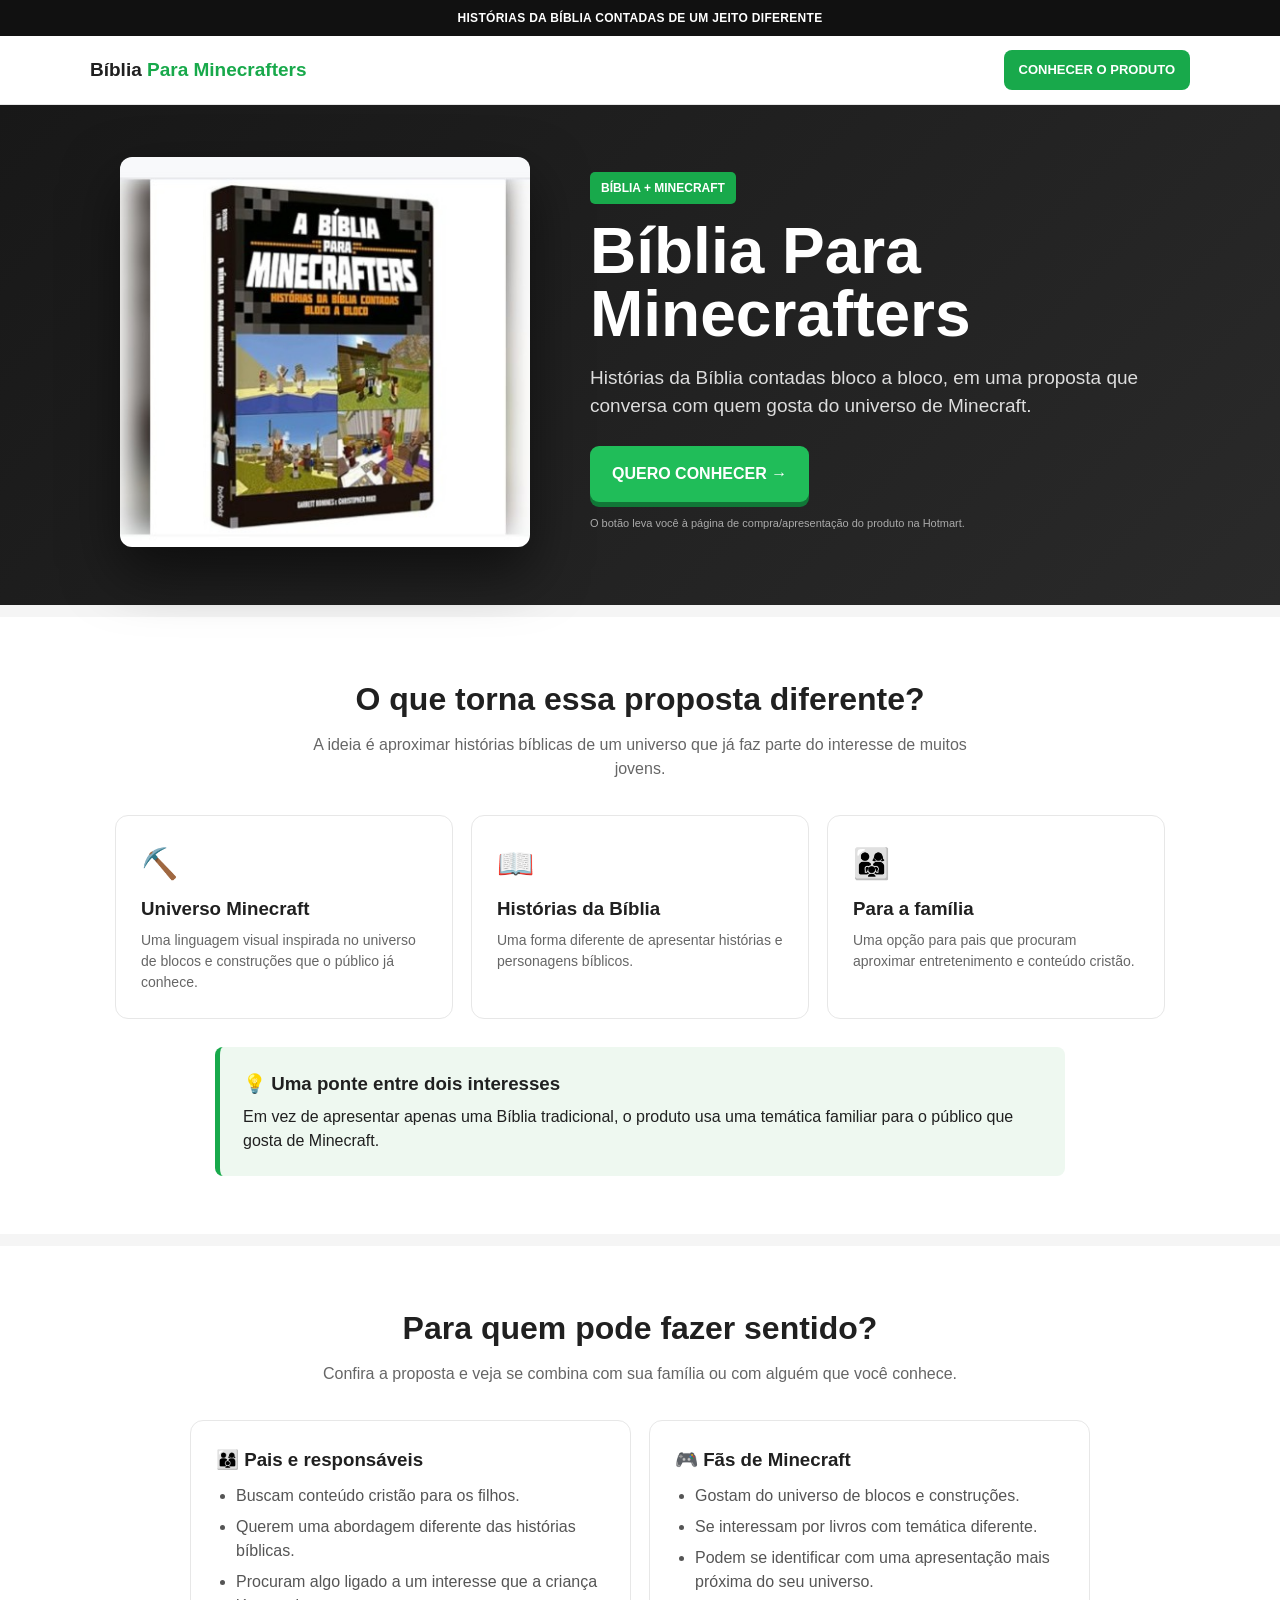
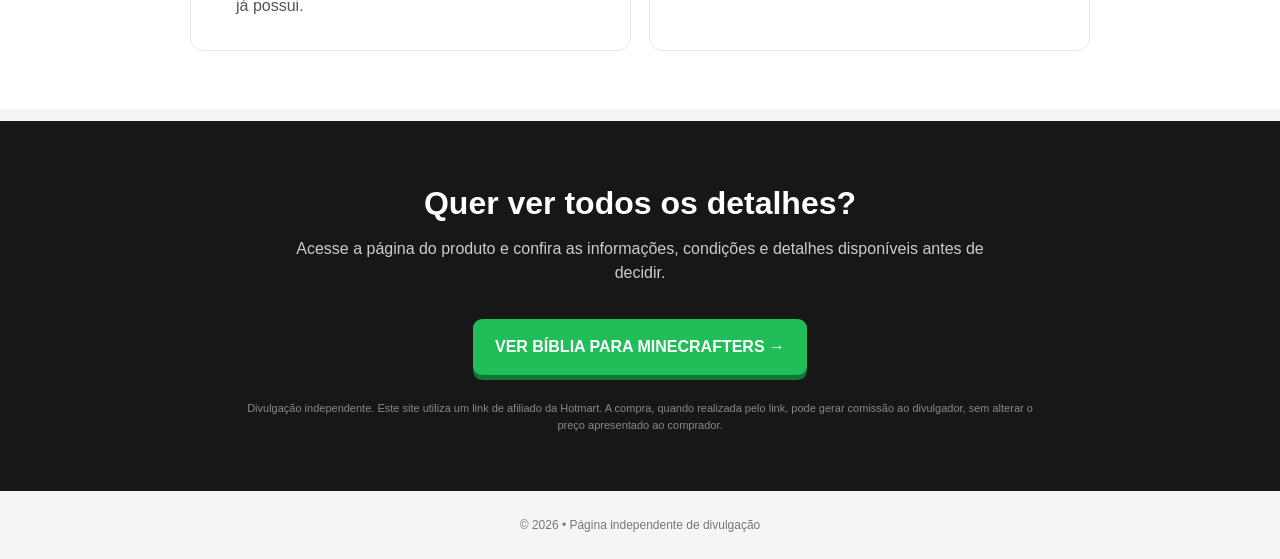
==== commit bdd006c6: "Rename index-5.html to index.html" ====
--- a/index.html
+++ b/index.html
@@ -1,215 +1,88 @@
 <!DOCTYPE html>
 <html lang="pt-BR">
 <head>
-  <meta charset="UTF-8">
-  <meta name="viewport" content="width=device-width, initial-scale=1.0">
-
-  <title>Bíblia do Minecraft | Aprenda e Divirta-se</title>
-
-  <meta
-    name="description"
-    content="Conheça a Bíblia do Minecraft e transforme a experiência de jogar em uma aventura de aprendizado."
-  >
-
-  <link rel="stylesheet" href="style.css">
+<meta charset="UTF-8">
+<meta name="viewport" content="width=device-width, initial-scale=1.0">
+<meta name="description" content="Bíblia Para Minecrafters — histórias da Bíblia contadas bloco a bloco.">
+<title>Bíblia Para Minecrafters | Histórias da Bíblia</title>
+<style>
+:root{--green:#18a94b;--dark:#171717;--light:#f5f5f5;--text:#202020;--muted:#666;--line:#e7e7e7}
+*{box-sizing:border-box;margin:0;padding:0}
+body{font-family:Arial,Helvetica,sans-serif;background:var(--light);color:var(--text);line-height:1.5}
+a{color:inherit}
+.top{background:#111;color:#fff;text-align:center;padding:9px 14px;font-size:12px;font-weight:800;letter-spacing:.3px}
+.nav{background:#fff;border-bottom:1px solid var(--line);padding:14px 18px;position:sticky;top:0;z-index:10}
+.navin{max-width:1100px;margin:auto;display:flex;align-items:center;justify-content:space-between;gap:12px}
+.logo{font-weight:900;font-size:19px}.logo b{color:var(--green)}
+.nav a{text-decoration:none;background:var(--green);color:#fff;padding:10px 15px;border-radius:8px;font-weight:900;font-size:13px}
+.hero{background:linear-gradient(135deg,#181818,#2a2a2a);color:#fff;padding:52px 20px 58px}
+.wrap{max-width:1050px;margin:auto}
+.hero-grid{display:grid;grid-template-columns:minmax(260px,420px) 1fr;align-items:center;gap:55px}
+.cover{width:100%;max-width:410px;margin:auto;display:block;border-radius:12px;box-shadow:0 24px 55px rgba(0,0,0,.55)}
+.badge{display:inline-block;background:var(--green);padding:7px 11px;border-radius:5px;font-size:12px;font-weight:900;text-transform:uppercase;margin-bottom:16px}
+h1{font-size:clamp(38px,6vw,64px);line-height:.98;margin-bottom:18px}
+.lead{font-size:19px;color:#ddd;max-width:610px;margin-bottom:25px}
+.cta{display:inline-block;background:#20bd59;color:#fff;text-decoration:none;padding:16px 22px;border-radius:9px;font-size:16px;font-weight:900;box-shadow:0 5px 0 #117737;transition:.15s}
+.cta:hover{transform:translateY(2px);box-shadow:0 3px 0 #117737}
+.note{font-size:11px;color:#aaa;margin-top:13px}
+section{background:#fff;margin-top:12px;padding:58px 20px}
+.title{font-size:32px;text-align:center;margin-bottom:10px}
+.sub{text-align:center;color:var(--muted);max-width:700px;margin:0 auto 34px}
+.cards{display:grid;grid-template-columns:repeat(3,1fr);gap:18px}
+.card{border:1px solid var(--line);border-radius:13px;padding:25px;background:#fff}
+.card .ico{font-size:30px;margin-bottom:9px}.card h3{margin-bottom:7px}.card p{color:var(--muted);font-size:14px}
+.highlight{max-width:850px;margin:28px auto 0;padding:23px;border-left:5px solid var(--green);background:#eef8f0;border-radius:8px}
+.highlight h3{margin-bottom:7px}
+.audience{display:grid;grid-template-columns:1fr 1fr;gap:18px;max-width:900px;margin:auto}
+.box{padding:25px;border:1px solid var(--line);border-radius:13px}
+.box ul{padding-left:20px;color:#555;margin-top:10px}.box li{margin:7px 0}
+.final{background:var(--dark);color:#fff;text-align:center}
+.final .sub{color:#ccc}
+.disc{font-size:11px;color:#888;max-width:800px;margin:25px auto 0;text-align:center}
+footer{padding:25px 15px;text-align:center;color:#777;font-size:12px}
+@media(max-width:760px){.nav a{display:none}.hero{padding:35px 17px 48px}.hero-grid{grid-template-columns:1fr;gap:30px}.cover{max-width:310px}.hero-copy{text-align:center}.lead{font-size:17px}section{padding:43px 17px}.title{font-size:27px}.cards,.audience{grid-template-columns:1fr}}
+</style>
 </head>
-
 <body>
-
-  <!-- =========================
-       CABEÇALHO
-  ========================== -->
-
-  <header class="header">
-
-    <div class="logo">
-      Bíblia do Minecraft
-    </div>
-
-    <a href="#produto" class="header-button">
-      Quero conhecer
-    </a>
-
-  </header>
-
-
-  <!-- =========================
-       HERO
-  ========================== -->
-
-  <main>
-
-    <section class="hero">
-
-      <div class="hero-content">
-
-        <span class="badge">
-          📖 UM JEITO DIVERTIDO DE APRENDER
-        </span>
-
-        <h1>
-          A <span>Bíblia do Minecraft</span>
-          para transformar diversão em aprendizado
-        </h1>
-
-        <p>
-          Uma experiência criada para quem ama Minecraft
-          e quer descobrir um conteúdo diferente, divertido
-          e envolvente.
-        </p>
-
-        <a
-          href="https://go.hotmart.com/D107093049S"
-          class="main-button"
-          target="_blank"
-          rel="noopener noreferrer"
-        >
-          🚀 QUERO CONHECER AGORA
-        </a>
-
-        <p class="small-text">
-          Compra segura através da Hotmart
-        </p>
-
-      </div>
-
-    </section>
-
-
-    <!-- =========================
-         BENEFÍCIOS
-    ========================== -->
-
-    <section class="benefits">
-
-      <div class="section-title">
-
-        <span>POR QUE CONHECER?</span>
-
-        <h2>
-          Muito mais que um simples conteúdo
-        </h2>
-
-      </div>
-
-
-      <div class="benefits-grid">
-
-        <div class="benefit-card">
-
-          <div class="icon">
-            🎮
-          </div>
-
-          <h3>
-            Feito para quem ama Minecraft
-          </h3>
-
-          <p>
-            Um conteúdo pensado para tornar a experiência
-            mais divertida e interessante.
-          </p>
-
-        </div>
-
-
-        <div class="benefit-card">
-
-          <div class="icon">
-            📖
-          </div>
-
-          <h3>
-            Conteúdo envolvente
-          </h3>
-
-          <p>
-            Uma forma diferente de apresentar histórias,
-            ensinamentos e aventuras.
-          </p>
-
-        </div>
-
-
-        <div class="benefit-card">
-
-          <div class="icon">
-            ⭐
-          </div>
-
-          <h3>
-            Experiência diferenciada
-          </h3>
-
-          <p>
-            Ideal para quem procura algo criativo,
-            educativo e divertido.
-          </p>
-
-        </div>
-
-      </div>
-
-    </section>
-
-
-    <!-- =========================
-         PRODUTO
-    ========================== -->
-
-    <section class="product" id="produto">
-
-      <div class="product-image">
-
-        <div class="minecraft-book">
-
-          <div class="book-icon">
-            📖
-          </div>
-
-          <strong>
-            BÍBLIA
-          </strong>
-
-          <span>
-            DO MINECRAFT
-          </span>
-
-        </div>
-
-      </div>
-
-
-      <div class="product-content">
-
-        <span class="product-label">
-          📖 CONHEÇA O PRODUTO
-        </span>
-
-        <h2>
-          Bíblia do Minecraft
-        </h2>
-
-        <p>
-          Descubra uma maneira criativa de unir o universo
-          do Minecraft com conteúdos que podem proporcionar
-          momentos de aprendizado e diversão.
-        </p>
-
-        <ul>
-
-          <li>
-            ✅ Conteúdo pensado para fãs de Minecraft
-          </li>
-
-          <li>
-            ✅ Experiência simples e divertida
-          </li>
-
-          <li>
-            ✅ Acesso através da Hotmart
-          </li>
-
-          <li>
-            ✅ Ideal para conhecer pelo celular
-          </
+<div class="top">HISTÓRIAS DA BÍBLIA CONTADAS DE UM JEITO DIFERENTE</div>
+<header class="nav"><div class="navin"><div class="logo">Bíblia <b>Para Minecrafters</b></div><a href="https://go.hotmart.com/D107093049S" target="_blank" rel="noopener noreferrer">CONHECER O PRODUTO</a></div></header>
+<main>
+<section class="hero" style="margin-top:0">
+<div class="wrap hero-grid">
+<div><img class="cover" src="[data-uri]" alt="Capa da Bíblia Para Minecrafters"></div>
+<div class="hero-copy">
+<span class="badge">Bíblia + Minecraft</span>
+<h1>Bíblia Para<br>Minecrafters</h1>
+<p class="lead">Histórias da Bíblia contadas bloco a bloco, em uma proposta que conversa com quem gosta do universo de Minecraft.</p>
+<a class="cta" href="https://go.hotmart.com/D107093049S" target="_blank" rel="noopener noreferrer">QUERO CONHECER →</a>
+<p class="note">O botão leva você à página de compra/apresentação do produto na Hotmart.</p>
+</div>
+</div>
+</section>
+<section><div class="wrap">
+<h2 class="title">O que torna essa proposta diferente?</h2>
+<p class="sub">A ideia é aproximar histórias bíblicas de um universo que já faz parte do interesse de muitos jovens.</p>
+<div class="cards">
+<div class="card"><div class="ico">⛏️</div><h3>Universo Minecraft</h3><p>Uma linguagem visual inspirada no universo de blocos e construções que o público já conhece.</p></div>
+<div class="card"><div class="ico">📖</div><h3>Histórias da Bíblia</h3><p>Uma forma diferente de apresentar histórias e personagens bíblicos.</p></div>
+<div class="card"><div class="ico">👨‍👩‍👧</div><h3>Para a família</h3><p>Uma opção para pais que procuram aproximar entretenimento e conteúdo cristão.</p></div>
+</div>
+<div class="highlight"><h3>💡 Uma ponte entre dois interesses</h3><p>Em vez de apresentar apenas uma Bíblia tradicional, o produto usa uma temática familiar para o público que gosta de Minecraft.</p></div>
+</div></section>
+<section><div class="wrap">
+<h2 class="title">Para quem pode fazer sentido?</h2>
+<p class="sub">Confira a proposta e veja se combina com sua família ou com alguém que você conhece.</p>
+<div class="audience">
+<div class="box"><h3>👨‍👩‍👦 Pais e responsáveis</h3><ul><li>Buscam conteúdo cristão para os filhos.</li><li>Querem uma abordagem diferente das histórias bíblicas.</li><li>Procuram algo ligado a um interesse que a criança já possui.</li></ul></div>
+<div class="box"><h3>🎮 Fãs de Minecraft</h3><ul><li>Gostam do universo de blocos e construções.</li><li>Se interessam por livros com temática diferente.</li><li>Podem se identificar com uma apresentação mais próxima do seu universo.</li></ul></div>
+</div>
+</div></section>
+<section class="final"><div class="wrap">
+<h2 class="title">Quer ver todos os detalhes?</h2>
+<p class="sub">Acesse a página do produto e confira as informações, condições e detalhes disponíveis antes de decidir.</p>
+<a class="cta" href="https://go.hotmart.com/D107093049S" target="_blank" rel="noopener noreferrer">VER BÍBLIA PARA MINECRAFTERS →</a>
+<p class="disc">Divulgação independente. Este site utiliza um link de afiliado da Hotmart. A compra, quando realizada pelo link, pode gerar comissão ao divulgador, sem alterar o preço apresentado ao comprador.</p>
+</div></section>
+</main>
+<footer>© 2026 • Página independente de divulgação</footer>
+</body></html>
